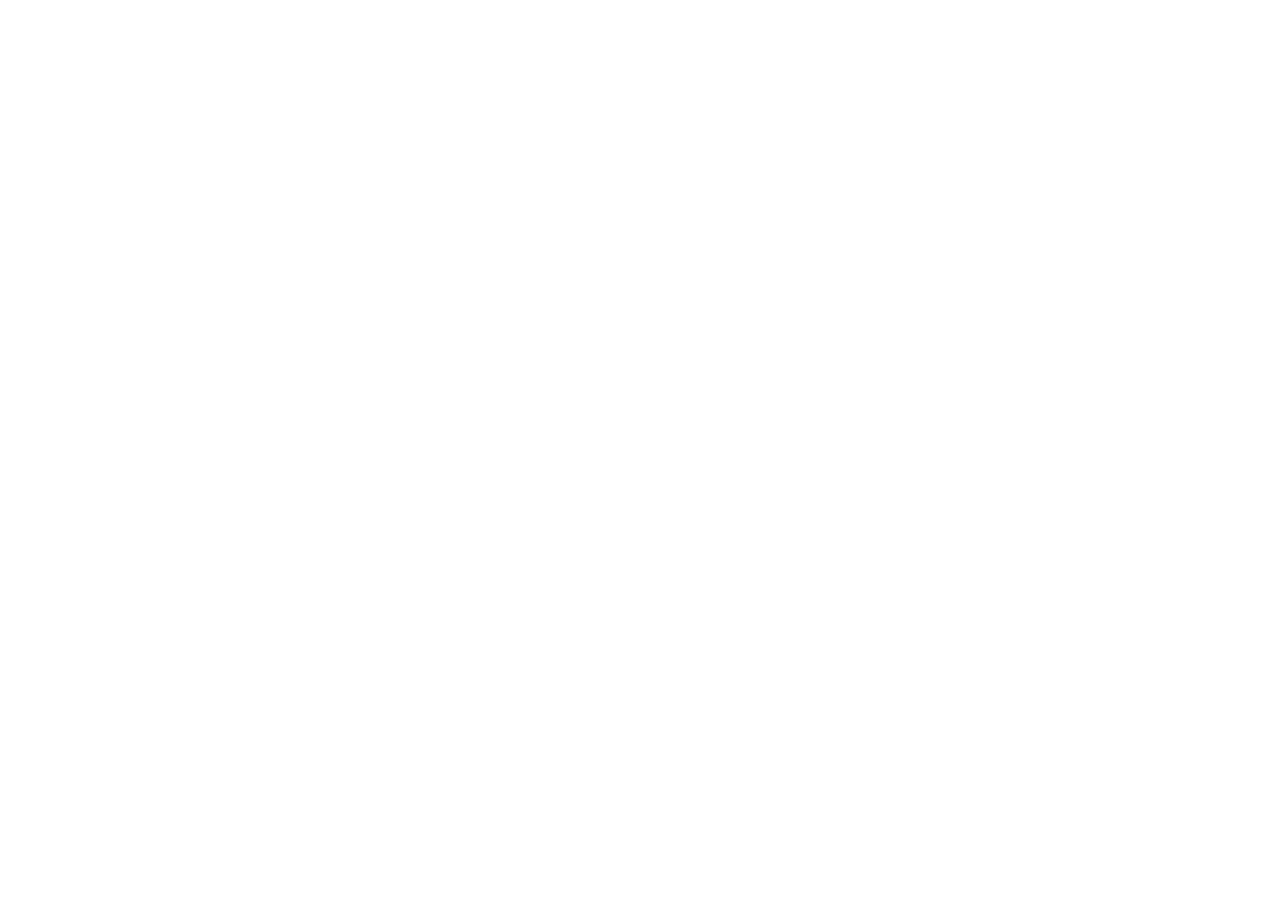
==== company.html @ 37fc12be "first commit" ====
<!DOCTYPE html>
<html lang="en">
<head>
  <meta charset="UTF-8">
  <meta http-equiv="X-UA-Compatible" content="IE=edge">
  <meta name="viewport" content="width=device-width, initial-scale=1.0">
  <title>Document</title>
</head>
<body>
  
</body>
</html>
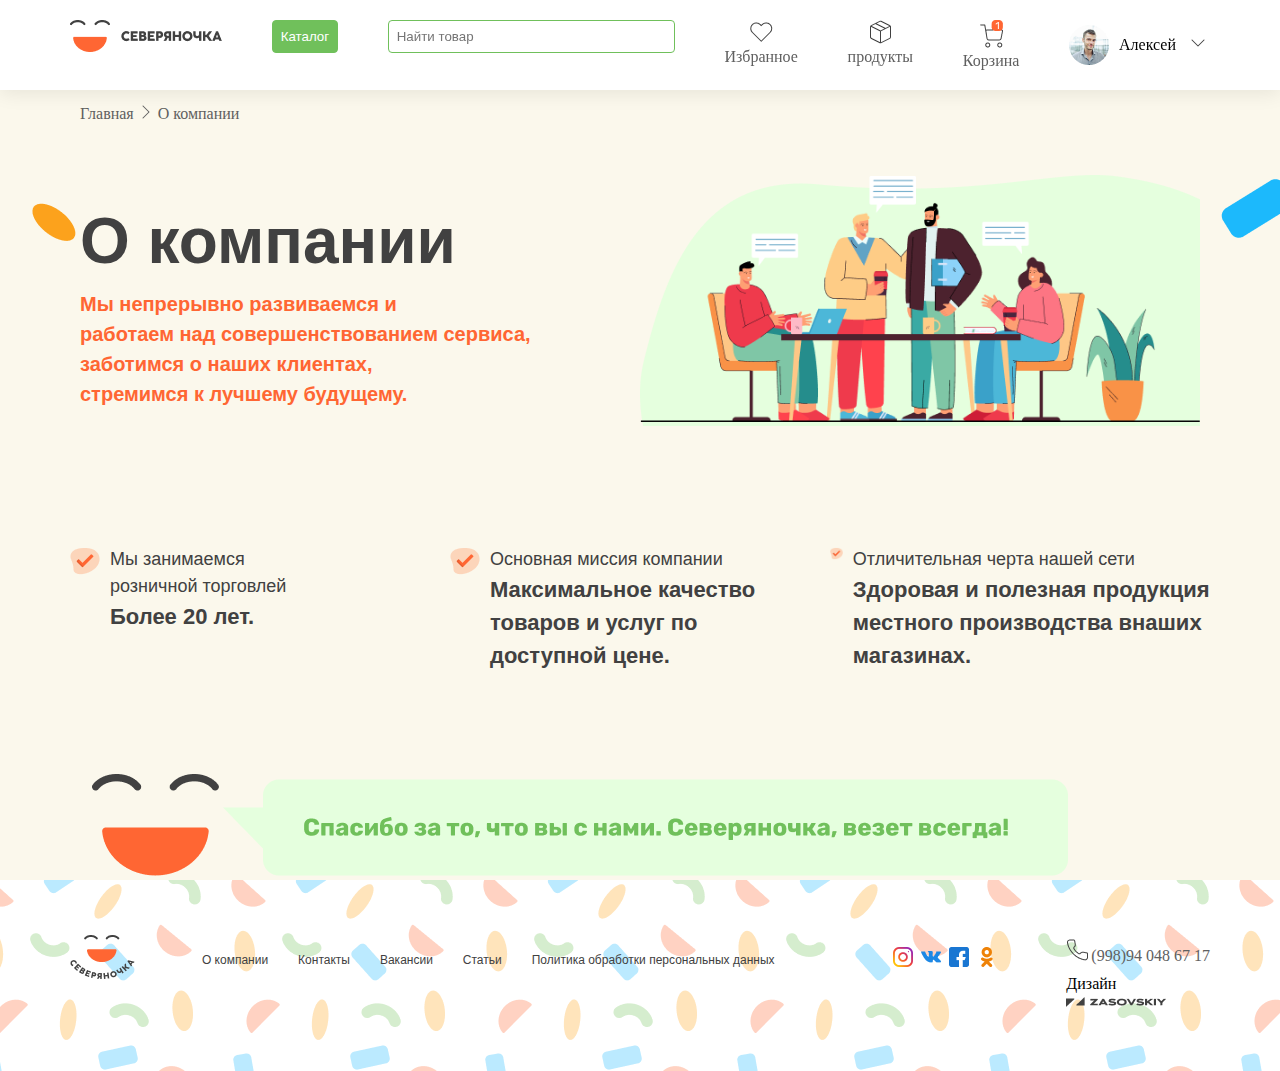
==== commit 78a7ba5f: "first commit" ====
--- a/company.html
+++ b/company.html
@@ -1,12 +1,160 @@
 <!DOCTYPE html>
 <html lang="en">
+
 <head>
   <meta charset="UTF-8">
   <meta http-equiv="X-UA-Compatible" content="IE=edge">
   <meta name="viewport" content="width=device-width, initial-scale=1.0">
   <title>Document</title>
+  <link rel="stylesheet" href="css/company.min.css">
+  <link rel="stylesheet" href="css/global.min.css">
 </head>
+
 <body>
-  
+  <header>
+    <div class="nav">
+      <div class="container">
+        <div class="nav__logo">
+          <a href="index.html"><img src="../images/logo.png" alt=""></a>
+        </div>
+        <div class="nav__btn"><button>Каталог</button></div>
+        <div class="nav__input"><input type="text" placeholder="Найти товар"></div>
+        <div class="nav__img">
+          <a href="favorite.html">
+            <img src="../../images/heart bottom.png" alt="">
+          </a>
+          <a href="favorite.html">
+            <p>Избранное</p>
+          </a>
+        </div>
+        <div class="nav__img">
+          <a href="products.html">
+            <img src="../../images/zakaz.png" alt="">
+          </a>
+          <a href="products.html">
+            <p>продукты</p>
+          </a>
+        </div>
+        <div class="nav__img">
+          <a href="cart.html">
+            <img src="../../images/korzinka.png" alt="">
+          </a>
+          <a href="cart.html">
+            <p>Корзина</p>
+          </a>
+        </div>
+        <div class="nav__alex">
+          <img src="../../images/bottom men.png" alt="">
+          <p>Алексей</p>
+          <a href=""><img src="../../images/chevron-down.png" alt=""></a>
+        </div>
+      </div>
+    </div>
+  </header>
+  <main>
+    <section id="company">
+      <div class="containersc">
+        <div class="menu">
+          <a href="index.html">
+            <p>Главная</p>
+          </a>
+          <a href="index.html"><img src="images/chevron-right.png" alt=""></a>
+          <a href="company.html">
+            <p>О компании</p>
+          </a>
+        </div>
+      </div>
+    </section>
+    <section id="item">
+      <div class="containersc">
+        <div class="type__company">
+          <div class="type__h">
+            <h1>О компании </h1>
+            <p>Мы непрерывно развиваемся и<br> работаем над совершенствованием сервиса, <br> заботимся о наших
+              клиентах,<br> стремимся к лучшему будущему.</p>
+          </div>
+            
+          <div class="type__img"><img src="images/company.png" alt=""></div>
+        </div>
+      </div>
+    </section>
+    <section>
+      <div class="container">
+        <div class="father__type">
+          <div class="type__one">
+            <div>
+              <img src="images/check.png" alt="">
+            </div>
+            <div>
+              <p>Мы занимаемся <br> розничной торговлей</p>
+              <h2>Более 20 лет.</h2>
+            </div>
+          </div>
+          <div class="type__one">
+            <div>
+              <img src="images/check.png" alt="">
+            </div>
+            <div>
+              <p>Основная миссия компании</p>
+              <h2>Максимальное качество<br> товаров и услуг по<br> доступной цене.</h2>
+            </div>
+          </div>
+          <div class="type__one">
+            <div>
+              <img src="images/check.png" alt="">
+            </div>
+            <div>
+              <p>Отличительная черта нашей сети</p>
+              <h2>Здоровая и полезная продукция местного производства внаших магазинах.</h2>
+            </div>
+          </div>
+        </div>
+      </div>
+    </section>
+    <section>
+      <div class="containersc">
+        <div class="img">
+          <img src="images/type__logo.png" alt="">
+          <img src="images/type__spa.png" alt="">
+        </div>
+      </div>
+    </section>
+  </main>
+
+
+  <footer id="footer">
+    <div class="container">
+      <div class="foot__group">
+        <div class="foot__father">
+          <div class="foot">
+            <a href="index.html"><img src="../images/logo foot.png" alt=""></a>
+          </div>
+          <div class="foot__info">
+            <ul>
+              <li><a href="company.html">О компании</a></li>
+              <li><a href="contact.html">Контакты</a></li>
+              <li><a href="vacancy.html">Вакансии</a></li>
+              <li><a href="articles.html">Статьи</a></li>
+              <li><a href="">Политика обработки персональных данных</a></li>
+            </ul>
+          </div>
+          <div class="foot__img">
+            <a href=""><img src="../images/instagram.png" alt=""></a>
+            <a href=""><img src="../images/vkontakte.png" alt=""></a>
+            <a href=""><img src="../images/facebook.png" alt=""></a>
+            <a href="https://t.me/shokhruzakhe"><img src="../images/ok.png" alt=""></a>
+          </div>
+          <div class="foot__phone">
+            <li><a href=""><img src="../images/phone.png" alt="">(998)94 048 67 17</a>
+              <p></p>
+            </li>
+            <p>Дизайн</p>
+            <img src="../images/footerlogo.png" alt="">
+          </div>
+        </div>
+      </div>
+    </div>
+  </footer>
 </body>
+
 </html>--- a/css/company.min.css
+++ b/css/company.min.css
@@ -0,0 +1 @@
+main{background-color:#fff}.menu{display:flex;align-items:center;padding-top:207px;padding-bottom:400px}#item{background-image:url(../../images/company-item.png)}.type__company{display:flex;justify-content:space-between}.type__company .type__h h1{font-family:Rubik;font-size:64px;font-style:normal;font-weight:700;line-height:150%}.type__company .type__h p{font-family:Rubik;font-size:20px;font-style:normal;font-weight:700;line-height:150%}.type__company .type__img{background-image:url(../../images/company-background.png)}--- a/css/global.min.css
+++ b/css/global.min.css
@@ -0,0 +1 @@
+*,*::before,*::after{margin:0;padding:0;box-sizing:border-box}ul{list-style:none}li{list-style:none}img{max-width:100%;height:auto}button{border:1px;cursor:pointer}a{text-decoration:none;color:#606060}input{border:1px solid #70c05b;border-radius:4px;background-color:rgba(0,0,0,0);padding:8px 100px 8px 8px}button{border:1px solid #70c05b;border-radius:4px;color:#fff;background:#70c05b}@font-face{font-family:"Rubik",sans-serif;src:url(/fonst/Rubik-Bold.ttf)}@font-face{font-family:"Rubik",sans-serif;src:url(/fonst/Rubik-Regular.ttf)}.container{width:1140px;margin:0 auto}.containersc{width:1120px;margin:0 auto}header{background:#70c05b;box-shadow:0px 4px 18px 0px rgba(0,0,0,.08);position:fixed;width:100%;z-index:100;opacity:1;background-color:#fff}.nav{display:flex;justify-content:space-between;margin-top:20px;margin-bottom:20px}.nav .container{display:flex;justify-content:space-between}.nav .nav__input{background:image(search)}.nav .nav__img{display:flex;align-items:center;flex-direction:column}.nav .nav__btn button{padding:8px 8px 8px 8px}.nav .nav__alex{display:flex;align-items:center;gap:10px}.nav .nav__alex a{color:#291e0f}#footer{background-image:url(../../images/head2.png)}.foot__group .foot__father{display:flex;align-items:center;justify-content:space-between}.foot__group .foot__father .foot{display:flex;align-items:center;justify-content:space-between;padding-top:37px;padding-bottom:70px}.foot__group .foot__father .foot__info{padding-top:37px;padding-bottom:70px}.foot__group .foot__father .foot__info ul{display:flex;gap:30px}.foot__group .foot__father .foot__info ul li a{color:#414141;font-family:"Rubik",sans-serif;font-size:12px;font-style:normal;font-weight:400;line-height:150%}.foot__group .foot__father .foot__img{padding-top:37px;padding-bottom:70px;gap:8px;margin-left:50px}.foot__group .foot__father .foot__phone{align-items:center;padding-top:57px;padding-bottom:60px;gap:8px}.foot__group .foot__father .foot__phone li{padding-bottom:10px}.foot__group .foot__dizayn{display:flex;padding-bottom:24px;margin-bottom:500px;margin-left:auto}@media(max-width: 1400px){.foot__group .nav{display:none}}@media(max-width: 1160px){.foot__group{padding:0 100px 0 12px}.foot__group .nav{display:none}}@media(max-width: 1057px){.foot__group{padding:0 200px 0 12px}.foot__group nav{display:none}}@media(max-width: 940px){.foot__group{padding:0 300px 0 12px}.foot__group .nav{display:none}}@media(max-width: 856px){.foot__group{padding:0 400px 0 12px}}@media(max-width: 810px){.foot__group .foot__father{display:none}.foot__group .nav{justify-content:start}}main{background-color:#fbf8ec}.menu{display:flex;align-items:center;padding-top:100px;padding-bottom:47px}#item{background-image:url(../../images/company-item.png)}.type__company{display:grid;grid-template-columns:repeat(2, 1fr);align-items:center}.type__company .type__h h1{font-family:"Rubik",sans-serif;font-size:64px;font-style:normal;font-weight:700;line-height:150%;color:#414141}.type__company .type__h p{font-family:"Rubik",sans-serif;font-size:20px;font-style:normal;font-weight:700;line-height:150%;color:#f63}.type__company .type__img{background-image:url(../../images/company-background.png)}@media(max-width: 1130px){.type__company{display:grid;grid-template-columns:repeat(1, 1fr);padding-left:12px}}.father__type{display:grid;grid-template-columns:repeat(3, 1fr);padding-top:120px}.father__type .type__one{display:flex;gap:10px}.father__type .type__one p{font-family:"Rubik",sans-serif;font-size:18px;font-style:normal;font-weight:400;line-height:150%;color:#414141}.father__type .type__one h2{font-family:"Rubik",sans-serif;font-size:22px;font-style:normal;font-weight:700;line-height:150%;color:#414141}@media(max-width: 1160px){.father__type{display:grid;grid-template-columns:repeat(2, 1fr)}}.img{padding-top:101px;align-items:center;padding-left:12px}@media(max-width: 995px){.img{display:grid;grid-template-columns:repeat(2, 1fr);grid-gap:0px;padding:0 12px 0 500px;padding-left:12px}}#book{background-image:url(../../images/head2.png)}#book .book__bg_img{display:flex;align-items:center;justify-content:space-between;padding-top:100px}#book .book__bg_img .book__img{max-width:100%}#book .book__bg_img h1{font-family:"Rubik",sans-serif;font-size:44px;font-style:normal;font-weight:700;line-height:150%}@media(max-width: 1160px){#book .book__bg_img h1{font-size:35px;padding-right:50px}}@media(max-width: 1110px){#book .book__bg_img h1{font-size:30px;padding-right:100px}}@media(max-width: 1060px){#book .book__bg_img h1{font-size:28px;padding-right:200px}}@media(max-width: 957px){#book .book__bg_img h1{font-size:25px;padding-right:250px}}@media(max-width: 910px){#book .book__bg_img .book__img{display:none}#book .book__bg_img h1{text-align:center;margin:0 auto;padding-bottom:62px;padding-top:100px}}@media(max-width: 800px){#book .book__bg_img h1{padding-right:500px}}@media(max-width: 524px){#book .book__bg_img h1{padding-right:700px}}@media(max-width: 423px){#book .book__bg_img h1{font-size:20px;padding-right:800px}}@media(max-width: 337px){#book .book__bg_img{padding-right:100px}}#actsiya{background:#fbf8ec;padding-top:80px}.father__actsiya{display:flex;align-items:center}.father__actsiya .actsiya__type{padding-bottom:40px}.father__actsiya .actsiya__type h1{font-family:"Rubik",sans-serif;font-size:36px;font-style:normal;font-weight:700;line-height:150%}.father__actsiya .actsiya__product{display:flex;align-items:center;gap:8px}.father__actsiya .actsiya__type h1{font-size:32px;padding-left:12px}.father__actsiya .actsiya__product{padding-left:650px}@media(max-width: 910px){.actsiya__type h1{font-size:32px;padding-left:12px}.actsiya__product{padding-left:400px}}@media(max-width: 650px){.actsiya__type h1{font-size:32px;padding-left:12px}.actsiya__product{padding-left:280px}}@media(max-width: 525px){.actsiya__type h1{font-size:32px;padding-left:12px}.actsiya__product{padding-left:180px;margin-top:5px}}@media(max-width: 423px){.actsiya__type h1{font-size:32px;padding-left:12px}.actsiya__product{padding-left:80px;margin-top:5px}}.parents__card{display:grid;grid-template-columns:repeat(4, 1fr);grid-gap:40px}.parents__card .father__card{background:#fff}.parents__card .father__card .type__rubl{display:flex;justify-content:space-between}.parents__card .father__card .type__rubl p{font-family:"Rubik",sans-serif;font-size:12px;font-style:normal;padding:0 8px 0 8px;font-weight:400;line-height:150%;color:#bfbfbf}.parents__card .father__card .type__rubl h3{padding:0 8px 0 8px}.parents__card .father__card .type__rubl h4{padding:0 8px 0 8px}.parents__card .father__card .type__GT{padding:8px 8px}.parents__card .father__card .type__GT h2{font-family:"Rubik",sans-serif;font-size:15px;font-style:normal;font-weight:400;line-height:150%}.parents__card .father__card .type__img{padding:8px 8px;padding-bottom:8px}.parents__card .father__card .type__btn button{background-color:#fff;color:#70c05b;padding:8px 85px 8px 80px;margin-left:13px;margin-bottom:8px;transition:.5s}.parents__card .father__card .type__btn button:hover{color:#fff;background-color:#f63;border:1px solid #f63}.parents__card .type__GT h2{margin-left:8px;font-family:"Rubik",sans-serif;font-size:100px;font-style:normal;font-weight:400;line-height:150%}.father__news{display:flex;align-items:center}.father__news .news__type{padding-bottom:40px}.father__news .news__type h1{font-family:"Rubik",sans-serif;font-size:36px;font-style:normal;font-weight:700;line-height:150%}.father__news .news__product{display:flex;gap:8px}@media(max-width: 1400px){.father__news .news__type h1{padding-left:12px}.father__news .news__product{padding-left:845px}}@media(max-width: 1300px){.father__news .news__type h1{padding-left:12px}.father__news .news__product{padding-left:750px}}@media(max-width: 1160px){.father__news .news__type h1{font-size:32px;padding-left:12px}.father__news .news__product{padding-left:650px}}@media(max-width: 1060px){.father__news .news__type h1{font-size:32px;padding-left:12px}.father__news .news__product{padding-left:630px}}@media(max-width: 950px){.father__news .news__type h1{font-size:32px;padding-left:12px}.father__news .news__product{padding-left:600px}}@media(max-width: 910px){.father__news .news__type h1{font-size:32px;padding-left:12px}.father__news .news__product{padding-left:370px}}@media(max-width: 650px){.father__news .news__type h1{font-size:32px;padding-left:12px}.father__news .news__product{padding-left:250px}}@media(max-width: 470px){.father__news .news__type h1{font-size:32px;padding-left:12px}.father__news .news__product{padding-left:180px;margin-top:5px}}@media(max-width: 423px){.father__news .news__type h1{font-size:32px;padding-left:12px}.father__news .news__product{padding-left:70px;margin-top:5px}}@media(max-width: 355px){.father__news .news__type h1{font-size:32px;padding-left:12px}.father__news .news__product{padding-left:40px;margin-top:10px}}.parents__card{display:grid;grid-template-columns:repeat(4, 1fr);grid-gap:40px;padding-bottom:550px}.parents__card .father__card{background:#fff}.parents__card .father__card .type__rubl{display:flex}.parents__card .father__card .type__rubl h3{padding:0 8px 0 8px;font-family:"Rubik",sans-serif;font-size:18px;font-style:normal;font-weight:700;line-height:150%}.parents__card .father__card .type__rubl p{padding:0 8px 0 8px;font-family:"Rubik",sans-serif;font-size:12px;font-style:normal;font-weight:400;line-height:150%;color:#bfbfbf}.parents__card .father__card .type__rubl h3{padding:0 8px 0 8px}.parents__card .father__card .type__rubl h4{padding:0 8px 0 8px}.parents__card .father__card .type__GT h2{padding:8px 8px;font-family:"Rubik",sans-serif;font-size:15px;font-style:normal;font-weight:400;line-height:150%}.parents__card .father__card .type__img{padding:8px 8px;padding-bottom:8px}.parents__card .father__card .type__btn button{background-color:#fff;color:#70c05b;padding:8px 85px 8px 80px;margin-left:13px;margin-bottom:8px;transition:.5s}.parents__card .father__card .type__btn button:hover{color:#fff;background-color:#f63;border:1px solid #f63}.father__bought{display:flex;align-items:center}.father__bought .text__bought{padding-bottom:40px}.father__bought .text__bought h1{font-family:"Rubik",sans-serif;font-size:36px;font-style:normal;font-weight:700;line-height:150%}.father__bought .sale__bought{display:flex;gap:8px}.parents__card{display:grid;grid-template-columns:repeat(4, 1fr);grid-gap:40px;padding-bottom:120px}.parents__card .father__card{background:#fff}.parents__card .father__card .type__rubl{display:flex}.parents__card .father__card .type__rubl h3{padding-left:8px;font-family:"Rubik",sans-serif;font-size:18px;font-style:normal;font-weight:700;line-height:150%}.parents__card .father__card .type__rubl p{font-family:"Rubik",sans-serif;font-size:12px;font-style:normal;font-weight:400;line-height:150%;color:#bfbfbf}.parents__card .father__card .type__GT{padding:8px 8px}.parents__card .father__card .type__GT h2{margin-left:8px;font-family:"Rubik",sans-serif;font-size:15px;font-style:normal;font-weight:400;line-height:150%}.parents__card .father__card .type__img{padding:8px 8px;padding-bottom:8px}.parents__card .father__card .type__btn button{background-color:#fff;color:#70c05b;padding:8px 85px 8px 80px;margin-left:13px;margin-bottom:8px;transition:.5s}.parents__card .father__card .type__btn button:hover{color:#fff;background-color:#f63;border:1px solid #f63}.father__special{padding-bottom:40px}.father__special .first__special{padding-bottom:32px}.father__special .first__special h1{font-family:"Rubik",sans-serif;font-size:36px;font-style:normal;font-weight:700;line-height:150%}@media(max-width: 518px){.father__special .first__special h1{font-size:28px;padding-left:12px}}@media(max-width: 417px){.father__special .first__special h1{font-size:24px;padding-left:12px}}.father__special .parent__first__card{display:grid;grid-template-columns:repeat(2, 1fr);grid-gap:40px;padding-bottom:120px;align-items:center}.father__special .parent__first__card .first__card__father{display:flex;justify-content:space-between;align-items:center;border-radius:4px;background:#fcd5ba;box-shadow:rgba(202,147,96,.5)}.father__special .parent__first__card .first__card__father h1{font-family:"Rubik",sans-serif;font-size:24px;font-style:normal;font-weight:700;line-height:150%;color:#414141;padding:20px 0px 6px 20px}.father__special .parent__first__card .first__card__father h3{font-family:"Rubik",sans-serif;font-size:16px;font-style:normal;font-weight:400;line-height:150%;padding:0px 0px 36px 20px}.father__special .parent__first__card .first__card__father2{display:flex;justify-content:space-between;align-items:center;border-radius:4px;background-color:#e5ffde}.father__special .parent__first__card .first__card__father2 .card__img img{max-width:100%}.father__special .parent__first__card .first__card__father2 h1{font-family:"Rubik",sans-serif;font-size:24px;font-style:normal;font-weight:700;line-height:150%;color:#414141;padding:20px 0px 6px 20px}.father__special .parent__first__card .first__card__father2 h3{font-family:"Rubik",sans-serif;font-size:16px;font-style:normal;font-weight:400;line-height:150%;padding:0px 0px 36px 20px}@media(max-width: 1160px){.father__special .parent__first__card{grid-template-columns:repeat(2, 1fr);padding:0px 20px 0px 12px;grid-gap:20px}.father__special .parent__first__card .first__card__father2{margin-right:50px}.father__special .parent__first__card .first__card__father{margin-right:50px}}.father__special .first__card__father2{margin-right:50px}.father__special .first__card__father{margin-right:50px}.map__type h1{font-family:"Rubik",sans-serif;font-size:36px;font-style:normal;font-weight:700;line-height:150%;padding-bottom:50px}.map__img img{max-width:100%}@media(max-width: 1160px){.map__img{padding:0px 100px 0px 12px}}@media(max-width: 1056px){.map__img{padding:0px 150px 0px 12px}}@media(max-width: 1007px){.map__img{padding:0px 200px 0px 12px}}@media(max-width: 957px){.map__img{padding:0px 255px 0px 12px}}@media(max-width: 906px){.map__img{padding:0px 355px 0px 12px}}@media(max-width: 802px){.map__img{padding:0px 455px 0px 12px}}@media(max-width: 702px){.map__img{padding:0px 500px 0px 12px}}@media(max-width: 657px){.map__img{padding:0px 590px 0px 12px}}@media(max-width: 565px){.map__img{padding:0px 650px 0px 12px}}@media(max-width: 507px){.map__img{padding:0px 720px 0px 12px}}@media(max-width: 439px){.map__img{padding:0px 850px 0px 12px}}.map__btn button{padding:8px 8px;color:#606060;background-color:#f3f2f1;border:1px solid #f3f2f1;transition:.5s;margin:0px 8px 24px 0px}.map__btn button:hover{color:#fff;background-color:#70c05b}@media(max-width: 448px){.map__btn{display:grid;grid-template-columns:repeat(3, 1fr);grid-gap:8px;padding:0px 800px 0px 12px}}@media(max-width: 352px){.map__btn{display:grid;grid-template-columns:repeat(3, 1fr);grid-gap:8px;padding:0px 850px 0px 12px}}.father__card__bottom{display:grid;grid-template-columns:repeat(3, 1fr);grid-gap:40px;padding-bottom:120px}.father__card__bottom .card__finish{background-color:#fff;border-radius:4px}.father__card__bottom .card__finish img{border-radius:4px}.father__card__bottom .card__finish p{padding:0 10px;color:#8f8f8f;font-family:"Rubik",sans-serif;font-size:12px;font-style:normal;font-weight:400;line-height:150%}.father__card__bottom .card__finish h1{padding:10px 10px;font-family:"Rubik",sans-serif;font-size:18px;font-style:normal;font-weight:700;line-height:150%}.father__card__bottom .card__finish h2{padding:0 10px;font-family:"Rubik",sans-serif;font-size:16px;font-style:normal;font-weight:400;line-height:150%}.father__card__bottom .card__finish button{margin:8px 8px;padding:8px 10px;color:#70c05b;background-color:#e5ffde;border:1px solid #e5ffde;transition:.5s}.father__card__bottom .card__finish button:hover{color:#fff;background-color:#70c05b}@media(max-width: 1160px){.parents__card{grid-template-columns:repeat(3, 1fr);grid-gap:100px;padding:0px 100px 0px 12px}}@media(max-width: 1056px){.parents__card{grid-template-columns:repeat(3, 1fr);grid-gap:100px;padding:0px 100px 0px 12px}}@media(max-width: 1056px){.parents__card{grid-template-columns:repeat(3, 1fr);grid-gap:32px;padding:0px 300px 0px 12px}}@media(max-width: 1056px){.parents__card{grid-template-columns:repeat(3, 1fr);grid-gap:16px;padding:0px 350px 0px 12px}}@media(max-width: 810px){.parents__card{grid-template-columns:repeat(2, 1fr);grid-gap:16px;padding:0px 600px 0px 12px}}@media(max-width: 557px){.parents__card{grid-template-columns:repeat(1, 1fr);padding:0px 850px 0px 40px}}@media(max-width: 1160px){.father__card__bottom{grid-template-columns:repeat(3, 1fr);grid-gap:32px;padding:0 100px 0 12px}}@media(max-width: 1057px){.father__card__bottom{grid-template-columns:repeat(2, 1fr);grid-gap:32px;padding:0 360px 0 12px}}@media(max-width: 810px){.father__card__bottom{grid-template-columns:repeat(1, 1fr);grid-gap:32px;padding:0 750px 0 12px}}